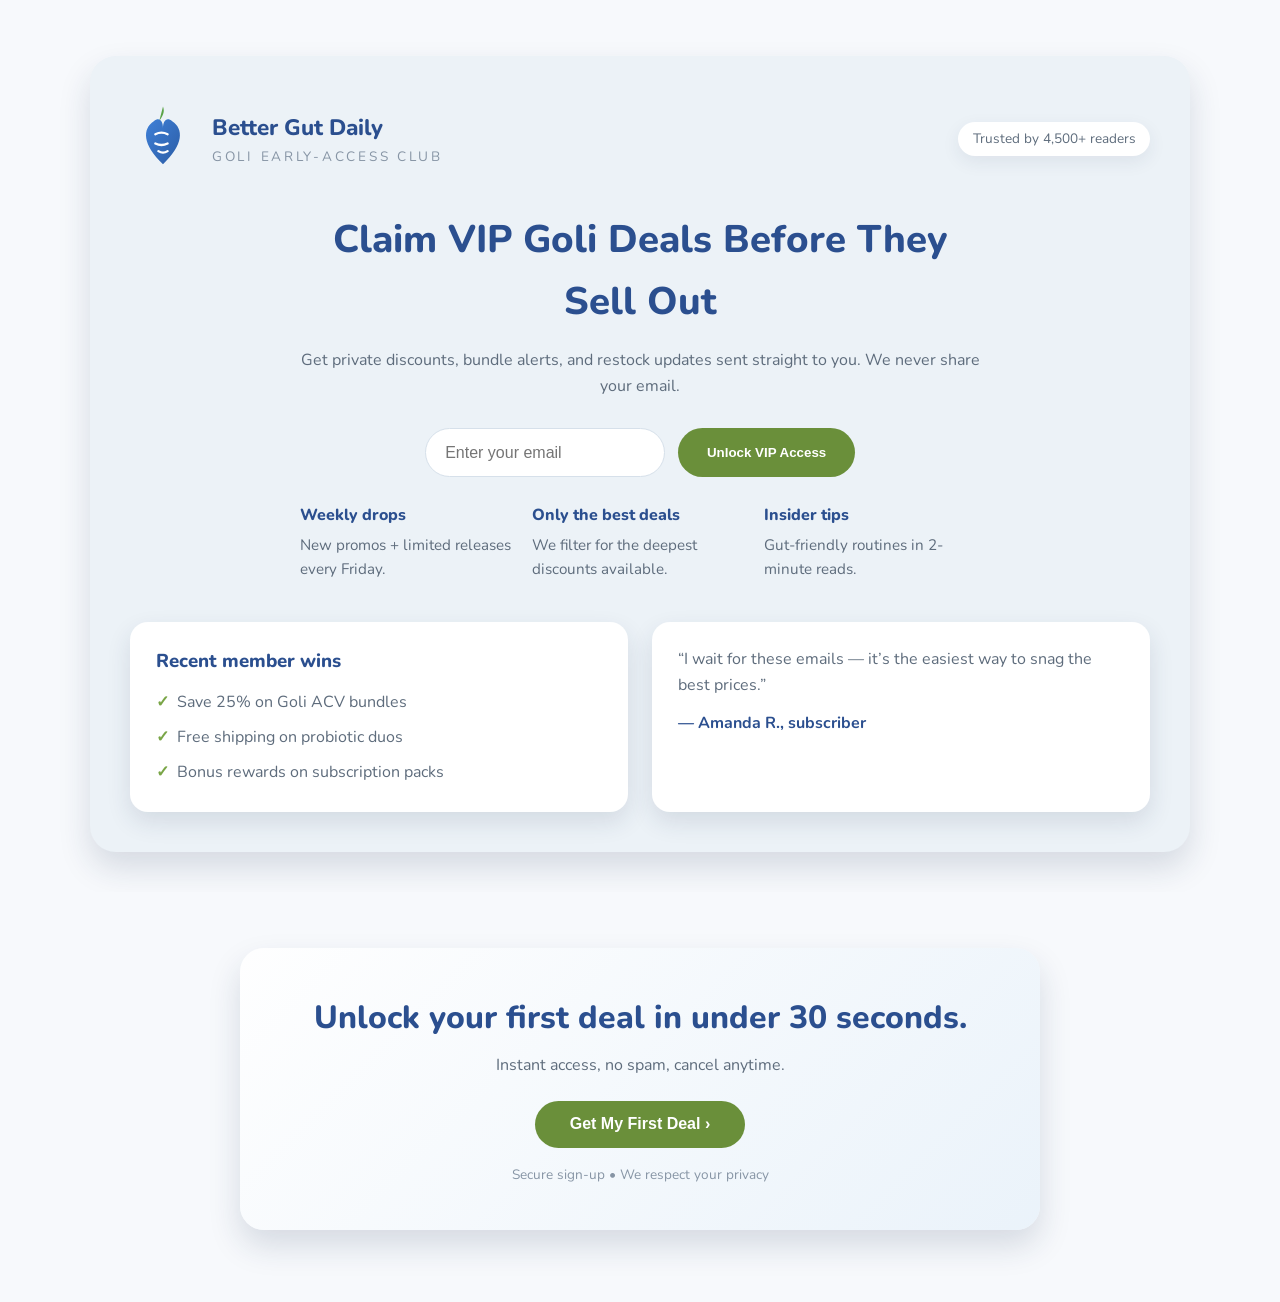
==== variant.html @ 5232ca1d "Create base and variant Goli landing pages" ====
<!DOCTYPE html>
<html lang="en">
<head>
  <meta charset="UTF-8" />
  <meta name="viewport" content="width=device-width, initial-scale=1.0" />
  <title>Better Gut Daily — Early Access</title>
  <link rel="stylesheet" href="styles.css" />
  <link rel="preconnect" href="https://fonts.googleapis.com">
  <link rel="preconnect" href="https://fonts.gstatic.com" crossorigin>
  <link href="https://fonts.googleapis.com/css2?family=Nunito:wght@400;600;700;800&display=swap" rel="stylesheet">
</head>
<body>
  <main class="page variant">
    <section class="hero variant-hero">
      <div class="hero-frame">
        <div class="hero-top">
          <div class="brand">
            <div class="logo">
              <svg viewBox="0 0 86 88" aria-hidden="true">
                <defs>
                  <linearGradient id="logoGradAlt" x1="0%" y1="0%" x2="100%" y2="100%">
                    <stop offset="0%" stop-color="#3f80d7" />
                    <stop offset="100%" stop-color="#2b5da6" />
                  </linearGradient>
                </defs>
                <path d="M43 7 C46 15 42 20 38 26" fill="#5aa347" />
                <path d="M43 82 C16 56 16 36 31 26 C38 20 43 25 43 35 C43 25 48 20 55 26 C70 36 70 56 43 82" fill="url(#logoGradAlt)" />
                <path d="M33 43 Q41 39 49 43" stroke="#fff" stroke-width="3" fill="none" stroke-linecap="round" />
                <path d="M33 55 Q41 59 49 55" stroke="#fff" stroke-width="3" fill="none" stroke-linecap="round" />
                <path d="M37 65 Q43 69 49 65" stroke="#fff" stroke-width="3" fill="none" stroke-linecap="round" />
              </svg>
            </div>
            <div>
              <p class="brand-name">Better Gut Daily</p>
              <p class="brand-tag">Goli early-access club</p>
            </div>
          </div>
          <div class="trust">Trusted by 4,500+ readers</div>
        </div>

        <div class="hero-content">
          <h1>Claim VIP Goli Deals Before They Sell Out</h1>
          <p class="hero-subtitle">
            Get private discounts, bundle alerts, and restock updates sent straight to you. We never share your email.
          </p>
          <form class="email-form">
            <input type="email" placeholder="Enter your email" required />
            <button type="submit">Unlock VIP Access</button>
          </form>
          <div class="value-grid">
            <div>
              <h3>Weekly drops</h3>
              <p>New promos + limited releases every Friday.</p>
            </div>
            <div>
              <h3>Only the best deals</h3>
              <p>We filter for the deepest discounts available.</p>
            </div>
            <div>
              <h3>Insider tips</h3>
              <p>Gut-friendly routines in 2-minute reads.</p>
            </div>
          </div>
        </div>

        <div class="hero-bottom">
          <div class="deal-card">
            <h3>Recent member wins</h3>
            <ul>
              <li>Save 25% on Goli ACV bundles</li>
              <li>Free shipping on probiotic duos</li>
              <li>Bonus rewards on subscription packs</li>
            </ul>
          </div>
          <div class="testimonial">
            <p>“I wait for these emails — it’s the easiest way to snag the best prices.”</p>
            <span>— Amanda R., subscriber</span>
          </div>
        </div>
      </div>
    </section>

    <section class="cta">
      <div class="cta-card variant-cta">
        <h2>Unlock your first deal in under 30 seconds.</h2>
        <p>Instant access, no spam, cancel anytime.</p>
        <button class="cta-button">Get My First Deal <span>›</span></button>
        <div class="microcopy">Secure sign-up • We respect your privacy</div>
      </div>
    </section>
  </main>
</body>
</html>
---- styles.css ----
:root {
  --blue-900: #2b4f8f;
  --blue-700: #3f76ca;
  --green-600: #6a8f3a;
  --green-500: #79a546;
  --cream: #f7f9fc;
  --mist: #ecf2f7;
  --text-dark: #273244;
  --text-mid: #5e6c7c;
  --text-light: #8795a5;
  --white: #fff;
  --shadow: 0 16px 32px rgba(30, 48, 80, 0.15);
}

* {
  box-sizing: border-box;
  margin: 0;
  padding: 0;
}

body {
  font-family: "Nunito", sans-serif;
  background: var(--white);
  color: var(--text-dark);
  line-height: 1.6;
}

h1, h2, h3 {
  font-weight: 800;
}

.page {
  background: var(--cream);
}

.hero {
  padding: 3.5rem 1.5rem 2.5rem;
}

.hero-frame {
  max-width: 1100px;
  margin: 0 auto;
  padding: 2.8rem 2.5rem 2.5rem;
  border-radius: 26px;
  background: url("https://images.unsplash.com/photo-1512621776951-a57141f2eefd?w=1600&q=80") left/32% no-repeat,
    url("https://images.unsplash.com/photo-1540420773420-3366772f4999?w=1600&q=80") right/32% no-repeat,
    var(--mist);
  box-shadow: var(--shadow);
}

.hero-top {
  display: flex;
  justify-content: space-between;
  align-items: center;
  margin-bottom: 2rem;
  flex-wrap: wrap;
  gap: 1rem;
}

.brand {
  display: flex;
  align-items: center;
  gap: 1rem;
}

.logo svg {
  width: 66px;
  height: 68px;
}

.brand-name {
  font-size: 1.4rem;
  font-weight: 800;
  color: var(--blue-900);
}

.brand-tag {
  font-size: 0.85rem;
  color: var(--text-light);
  text-transform: uppercase;
  letter-spacing: 0.2em;
}

.trust {
  background: var(--white);
  padding: 0.4rem 0.9rem;
  border-radius: 999px;
  font-size: 0.85rem;
  color: var(--text-mid);
  box-shadow: 0 6px 18px rgba(34, 55, 86, 0.08);
}

.hero-content {
  text-align: center;
  max-width: 680px;
  margin: 0 auto 2.5rem;
}

.hero-content h1 {
  font-size: 2.4rem;
  color: var(--blue-900);
  margin-bottom: 1rem;
}

.hero-subtitle {
  color: var(--text-mid);
  margin-bottom: 1.8rem;
}

.email-form {
  display: flex;
  justify-content: center;
  gap: 0.8rem;
  flex-wrap: wrap;
  margin-bottom: 1.5rem;
}

.email-form input {
  min-width: 240px;
  padding: 0.9rem 1.2rem;
  border-radius: 999px;
  border: 1px solid #d6e0ea;
  background: var(--white);
  font-size: 1rem;
  outline: none;
}

.email-form button {
  padding: 0.9rem 1.8rem;
  border-radius: 999px;
  border: none;
  background: var(--green-600);
  color: var(--white);
  font-weight: 700;
  cursor: pointer;
}

.benefits {
  list-style: none;
  display: grid;
  gap: 0.6rem;
  color: var(--text-mid);
  text-align: left;
  max-width: 520px;
  margin: 0 auto;
}

.benefits li::before {
  content: "✓";
  color: var(--green-500);
  margin-right: 0.6rem;
  font-weight: 700;
}

.hero-bottom {
  display: grid;
  grid-template-columns: repeat(auto-fit, minmax(240px, 1fr));
  gap: 1.5rem;
  align-items: stretch;
}

.product-row {
  display: grid;
  grid-template-columns: repeat(auto-fit, minmax(150px, 1fr));
  gap: 1rem;
  background: var(--white);
  padding: 1.4rem;
  border-radius: 18px;
  box-shadow: 0 10px 24px rgba(31, 49, 80, 0.12);
}

.bottle {
  text-align: center;
  font-size: 0.85rem;
  color: var(--text-mid);
}

.bottle img {
  width: 100%;
  height: 120px;
  object-fit: cover;
  border-radius: 12px;
  margin-bottom: 0.5rem;
}

.deal-card,
.testimonial {
  background: var(--white);
  padding: 1.6rem;
  border-radius: 18px;
  box-shadow: 0 10px 24px rgba(31, 49, 80, 0.12);
}

.deal-card h3 {
  color: var(--blue-900);
  margin-bottom: 0.8rem;
}

.deal-card ul {
  list-style: none;
  display: grid;
  gap: 0.6rem;
  color: var(--text-mid);
}

.deal-card li::before {
  content: "✓";
  color: var(--green-500);
  margin-right: 0.5rem;
  font-weight: 700;
}

.testimonial {
  display: flex;
  flex-direction: column;
  gap: 0.8rem;
  color: var(--text-mid);
}

.testimonial span {
  font-weight: 700;
  color: var(--blue-900);
}

.cta {
  padding: 3.5rem 1.5rem 4.5rem;
  background: var(--cream);
}

.cta-card {
  max-width: 800px;
  margin: 0 auto;
  text-align: center;
  background: var(--white);
  border-radius: 24px;
  padding: 2.8rem;
  box-shadow: var(--shadow);
}

.cta-card h2 {
  color: var(--blue-900);
  font-size: 2rem;
  margin-bottom: 0.6rem;
}

.cta-card p {
  color: var(--text-mid);
  margin-bottom: 1.4rem;
}

.cta-button {
  background: var(--green-600);
  color: var(--white);
  border: none;
  border-radius: 999px;
  padding: 0.9rem 2.2rem;
  font-size: 1rem;
  font-weight: 700;
  cursor: pointer;
}

.variant .hero-frame {
  background: url("https://images.unsplash.com/photo-1490645935967-10de6ba17061?w=1600&q=80") left/32% no-repeat,
    url("https://images.unsplash.com/photo-1505576399279-565b52d4ac71?w=1600&q=80") right/32% no-repeat,
    var(--mist);
}

.variant-cta {
  background: linear-gradient(135deg, rgba(255, 255, 255, 0.9), rgba(233, 242, 250, 0.9));
}

.value-grid {
  display: grid;
  gap: 1rem;
  grid-template-columns: repeat(auto-fit, minmax(180px, 1fr));
  text-align: left;
  margin-top: 1.6rem;
}

.value-grid h3 {
  font-size: 1rem;
  color: var(--blue-900);
  margin-bottom: 0.3rem;
}

.value-grid p {
  color: var(--text-mid);
  font-size: 0.95rem;
}

.microcopy {
  margin-top: 1rem;
  color: var(--text-light);
  font-size: 0.85rem;
}

@media (max-width: 900px) {
  .hero-frame {
    background-size: 0, 0, cover;
  }

  .hero-top {
    justify-content: center;
  }
}

@media (max-width: 640px) {
  .hero-content h1 {
    font-size: 2rem;
  }

  .cta-card {
    padding: 2rem;
  }
}
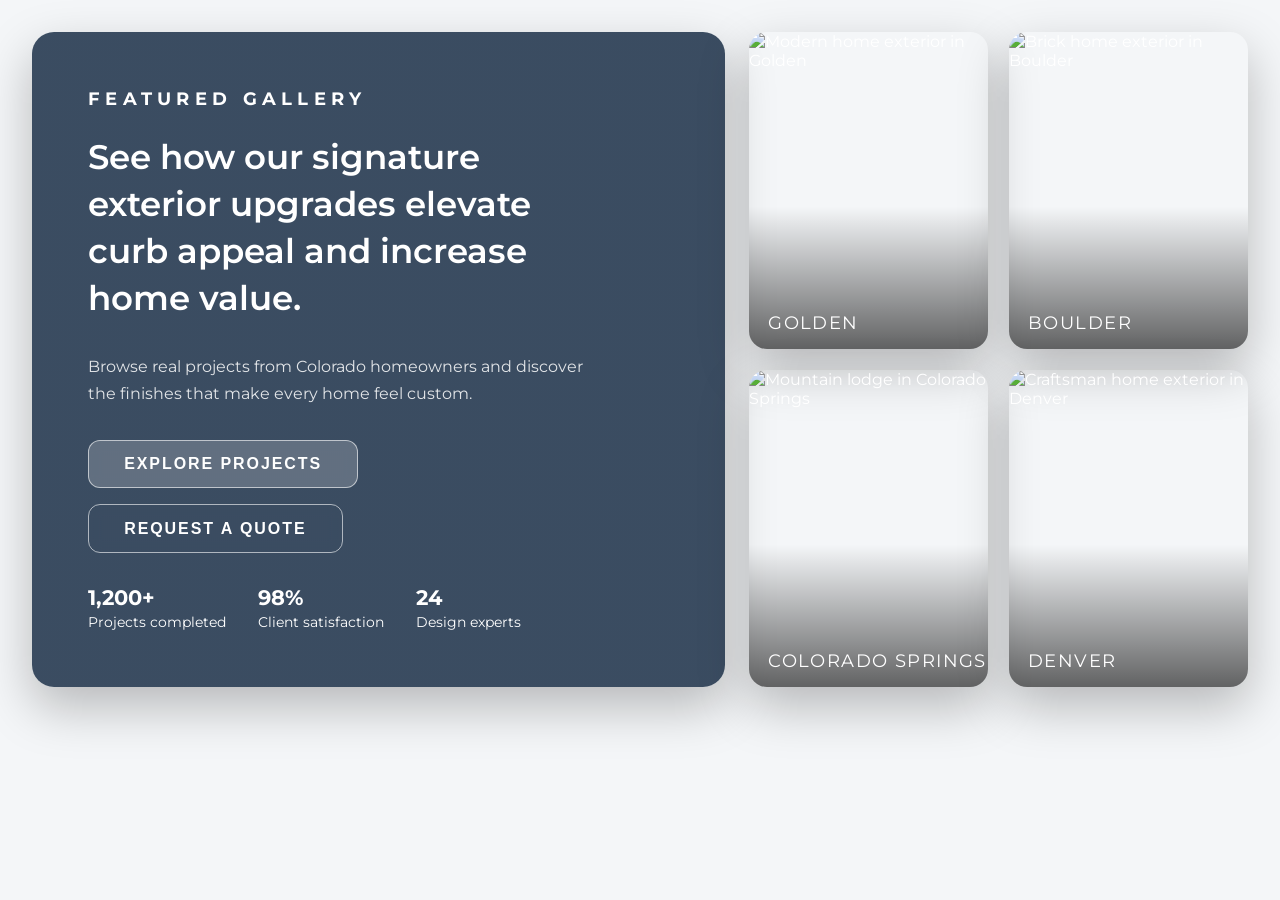
==== commit 74956225: "Build gallery landing pages" ====
--- a/variant.html
+++ b/variant.html
@@ -3,89 +3,57 @@
 <head>
   <meta charset="UTF-8" />
   <meta name="viewport" content="width=device-width, initial-scale=1.0" />
-  <title>Better Gut Daily — Early Access</title>
+  <title>Gallery | Signature Homes</title>
   <link rel="stylesheet" href="styles.css" />
   <link rel="preconnect" href="https://fonts.googleapis.com">
   <link rel="preconnect" href="https://fonts.gstatic.com" crossorigin>
-  <link href="https://fonts.googleapis.com/css2?family=Nunito:wght@400;600;700;800&display=swap" rel="stylesheet">
+  <link href="https://fonts.googleapis.com/css2?family=Montserrat:wght@400;600;700;800&display=swap" rel="stylesheet">
 </head>
 <body>
   <main class="page variant">
-    <section class="hero variant-hero">
-      <div class="hero-frame">
-        <div class="hero-top">
-          <div class="brand">
-            <div class="logo">
-              <svg viewBox="0 0 86 88" aria-hidden="true">
-                <defs>
-                  <linearGradient id="logoGradAlt" x1="0%" y1="0%" x2="100%" y2="100%">
-                    <stop offset="0%" stop-color="#3f80d7" />
-                    <stop offset="100%" stop-color="#2b5da6" />
-                  </linearGradient>
-                </defs>
-                <path d="M43 7 C46 15 42 20 38 26" fill="#5aa347" />
-                <path d="M43 82 C16 56 16 36 31 26 C38 20 43 25 43 35 C43 25 48 20 55 26 C70 36 70 56 43 82" fill="url(#logoGradAlt)" />
-                <path d="M33 43 Q41 39 49 43" stroke="#fff" stroke-width="3" fill="none" stroke-linecap="round" />
-                <path d="M33 55 Q41 59 49 55" stroke="#fff" stroke-width="3" fill="none" stroke-linecap="round" />
-                <path d="M37 65 Q43 69 49 65" stroke="#fff" stroke-width="3" fill="none" stroke-linecap="round" />
-              </svg>
+    <section class="gallery">
+      <div class="gallery-hero variant-hero">
+        <div class="hero-content">
+          <p class="hero-eyebrow">Featured Gallery</p>
+          <h1>See how our signature exterior upgrades elevate curb appeal and increase home value.</h1>
+          <p class="hero-subtext">Browse real projects from Colorado homeowners and discover the finishes that make every home feel custom.</p>
+          <div class="hero-actions">
+            <button class="hero-button">Explore Projects</button>
+            <button class="hero-button ghost">Request a Quote</button>
+          </div>
+          <div class="hero-stats">
+            <div>
+              <strong>1,200+</strong>
+              <span>Projects completed</span>
             </div>
             <div>
-              <p class="brand-name">Better Gut Daily</p>
-              <p class="brand-tag">Goli early-access club</p>
-            </div>
-          </div>
-          <div class="trust">Trusted by 4,500+ readers</div>
-        </div>
-
-        <div class="hero-content">
-          <h1>Claim VIP Goli Deals Before They Sell Out</h1>
-          <p class="hero-subtitle">
-            Get private discounts, bundle alerts, and restock updates sent straight to you. We never share your email.
-          </p>
-          <form class="email-form">
-            <input type="email" placeholder="Enter your email" required />
-            <button type="submit">Unlock VIP Access</button>
-          </form>
-          <div class="value-grid">
-            <div>
-              <h3>Weekly drops</h3>
-              <p>New promos + limited releases every Friday.</p>
+              <strong>98%</strong>
+              <span>Client satisfaction</span>
             </div>
             <div>
-              <h3>Only the best deals</h3>
-              <p>We filter for the deepest discounts available.</p>
-            </div>
-            <div>
-              <h3>Insider tips</h3>
-              <p>Gut-friendly routines in 2-minute reads.</p>
+              <strong>24</strong>
+              <span>Design experts</span>
             </div>
           </div>
         </div>
-
-        <div class="hero-bottom">
-          <div class="deal-card">
-            <h3>Recent member wins</h3>
-            <ul>
-              <li>Save 25% on Goli ACV bundles</li>
-              <li>Free shipping on probiotic duos</li>
-              <li>Bonus rewards on subscription packs</li>
-            </ul>
-          </div>
-          <div class="testimonial">
-            <p>“I wait for these emails — it’s the easiest way to snag the best prices.”</p>
-            <span>— Amanda R., subscriber</span>
-          </div>
-        </div>
       </div>
-    </section>
-
-    <section class="cta">
-      <div class="cta-card variant-cta">
-        <h2>Unlock your first deal in under 30 seconds.</h2>
-        <p>Instant access, no spam, cancel anytime.</p>
-        <button class="cta-button">Get My First Deal <span>›</span></button>
-        <div class="microcopy">Secure sign-up • We respect your privacy</div>
+      <div class="gallery-grid">
+        <article class="gallery-card">
+          <img src="https://images.unsplash.com/photo-1501183638710-841dd1904471?w=1200&q=80" alt="Modern home exterior in Golden" />
+          <span class="gallery-label">Golden</span>
+        </article>
+        <article class="gallery-card">
+          <img src="https://images.unsplash.com/photo-1449844908441-8829872d2607?w=1200&q=80" alt="Brick home exterior in Boulder" />
+          <span class="gallery-label">Boulder</span>
+        </article>
+        <article class="gallery-card">
+          <img src="https://images.unsplash.com/photo-1502005097973-6a7082348e28?w=1200&q=80" alt="Mountain lodge in Colorado Springs" />
+          <span class="gallery-label">Colorado Springs</span>
+        </article>
+        <article class="gallery-card">
+          <img src="https://images.unsplash.com/photo-1568605117036-5fe5e7bab0b7?w=1200&q=80" alt="Craftsman home exterior in Denver" />
+          <span class="gallery-label">Denver</span>
+        </article>
       </div>
     </section>
   </main>
--- a/styles.css
+++ b/styles.css
@@ -1,15 +1,10 @@
 :root {
-  --blue-900: #2b4f8f;
-  --blue-700: #3f76ca;
-  --green-600: #6a8f3a;
-  --green-500: #79a546;
-  --cream: #f7f9fc;
-  --mist: #ecf2f7;
-  --text-dark: #273244;
-  --text-mid: #5e6c7c;
-  --text-light: #8795a5;
-  --white: #fff;
-  --shadow: 0 16px 32px rgba(30, 48, 80, 0.15);
+  --navy: #0c223b;
+  --navy-80: rgba(12, 34, 59, 0.8);
+  --navy-60: rgba(12, 34, 59, 0.6);
+  --white: #ffffff;
+  --glass: rgba(255, 255, 255, 0.2);
+  --shadow: 0 20px 50px rgba(0, 0, 0, 0.25);
 }
 
 * {
@@ -19,297 +14,165 @@
 }
 
 body {
-  font-family: "Nunito", sans-serif;
-  background: var(--white);
-  color: var(--text-dark);
-  line-height: 1.6;
-}
-
-h1, h2, h3 {
-  font-weight: 800;
+  font-family: "Montserrat", sans-serif;
+  background: #f4f6f8;
+  color: var(--white);
 }
 
 .page {
-  background: var(--cream);
+  padding: 2rem;
 }
 
-.hero {
-  padding: 3.5rem 1.5rem 2.5rem;
-}
-
-.hero-frame {
-  max-width: 1100px;
-  margin: 0 auto;
-  padding: 2.8rem 2.5rem 2.5rem;
-  border-radius: 26px;
-  background: url("https://images.unsplash.com/photo-1512621776951-a57141f2eefd?w=1600&q=80") left/32% no-repeat,
-    url("https://images.unsplash.com/photo-1540420773420-3366772f4999?w=1600&q=80") right/32% no-repeat,
-    var(--mist);
-  box-shadow: var(--shadow);
-}
-
-.hero-top {
-  display: flex;
-  justify-content: space-between;
-  align-items: center;
-  margin-bottom: 2rem;
-  flex-wrap: wrap;
-  gap: 1rem;
-}
-
-.brand {
-  display: flex;
-  align-items: center;
-  gap: 1rem;
-}
-
-.logo svg {
-  width: 66px;
-  height: 68px;
-}
-
-.brand-name {
-  font-size: 1.4rem;
-  font-weight: 800;
-  color: var(--blue-900);
-}
-
-.brand-tag {
-  font-size: 0.85rem;
-  color: var(--text-light);
-  text-transform: uppercase;
-  letter-spacing: 0.2em;
-}
-
-.trust {
-  background: var(--white);
-  padding: 0.4rem 0.9rem;
-  border-radius: 999px;
-  font-size: 0.85rem;
-  color: var(--text-mid);
-  box-shadow: 0 6px 18px rgba(34, 55, 86, 0.08);
-}
-
-.hero-content {
-  text-align: center;
-  max-width: 680px;
-  margin: 0 auto 2.5rem;
-}
-
-.hero-content h1 {
-  font-size: 2.4rem;
-  color: var(--blue-900);
-  margin-bottom: 1rem;
-}
-
-.hero-subtitle {
-  color: var(--text-mid);
-  margin-bottom: 1.8rem;
-}
-
-.email-form {
-  display: flex;
-  justify-content: center;
-  gap: 0.8rem;
-  flex-wrap: wrap;
-  margin-bottom: 1.5rem;
-}
-
-.email-form input {
-  min-width: 240px;
-  padding: 0.9rem 1.2rem;
-  border-radius: 999px;
-  border: 1px solid #d6e0ea;
-  background: var(--white);
-  font-size: 1rem;
-  outline: none;
-}
-
-.email-form button {
-  padding: 0.9rem 1.8rem;
-  border-radius: 999px;
-  border: none;
-  background: var(--green-600);
-  color: var(--white);
-  font-weight: 700;
-  cursor: pointer;
-}
-
-.benefits {
-  list-style: none;
+.gallery {
   display: grid;
-  gap: 0.6rem;
-  color: var(--text-mid);
-  text-align: left;
-  max-width: 520px;
-  margin: 0 auto;
-}
-
-.benefits li::before {
-  content: "✓";
-  color: var(--green-500);
-  margin-right: 0.6rem;
-  font-weight: 700;
-}
-
-.hero-bottom {
-  display: grid;
-  grid-template-columns: repeat(auto-fit, minmax(240px, 1fr));
+  grid-template-columns: minmax(0, 1.25fr) minmax(0, 0.9fr);
   gap: 1.5rem;
   align-items: stretch;
 }
 
-.product-row {
-  display: grid;
-  grid-template-columns: repeat(auto-fit, minmax(150px, 1fr));
-  gap: 1rem;
-  background: var(--white);
-  padding: 1.4rem;
-  border-radius: 18px;
-  box-shadow: 0 10px 24px rgba(31, 49, 80, 0.12);
-}
-
-.bottle {
-  text-align: center;
-  font-size: 0.85rem;
-  color: var(--text-mid);
-}
-
-.bottle img {
-  width: 100%;
-  height: 120px;
-  object-fit: cover;
-  border-radius: 12px;
-  margin-bottom: 0.5rem;
-}
-
-.deal-card,
-.testimonial {
-  background: var(--white);
-  padding: 1.6rem;
-  border-radius: 18px;
-  box-shadow: 0 10px 24px rgba(31, 49, 80, 0.12);
-}
-
-.deal-card h3 {
-  color: var(--blue-900);
-  margin-bottom: 0.8rem;
-}
-
-.deal-card ul {
-  list-style: none;
-  display: grid;
-  gap: 0.6rem;
-  color: var(--text-mid);
-}
-
-.deal-card li::before {
-  content: "✓";
-  color: var(--green-500);
-  margin-right: 0.5rem;
-  font-weight: 700;
-}
-
-.testimonial {
+.gallery-hero {
+  background: linear-gradient(var(--navy-60), var(--navy-60)),
+    url("https://images.unsplash.com/photo-1502005097973-6a7082348e28?w=1600&q=80") center/cover no-repeat;
+  border-radius: 22px;
+  min-height: 520px;
   display: flex;
-  flex-direction: column;
-  gap: 0.8rem;
-  color: var(--text-mid);
-}
-
-.testimonial span {
-  font-weight: 700;
-  color: var(--blue-900);
-}
-
-.cta {
-  padding: 3.5rem 1.5rem 4.5rem;
-  background: var(--cream);
-}
-
-.cta-card {
-  max-width: 800px;
-  margin: 0 auto;
-  text-align: center;
-  background: var(--white);
-  border-radius: 24px;
-  padding: 2.8rem;
+  align-items: center;
+  padding: 3.5rem;
   box-shadow: var(--shadow);
 }
 
-.cta-card h2 {
-  color: var(--blue-900);
-  font-size: 2rem;
-  margin-bottom: 0.6rem;
+.hero-content {
+  max-width: 520px;
 }
 
-.cta-card p {
-  color: var(--text-mid);
-  margin-bottom: 1.4rem;
+.hero-eyebrow {
+  font-size: 1.1rem;
+  text-transform: uppercase;
+  letter-spacing: 0.3em;
+  font-weight: 700;
+  margin-bottom: 1.5rem;
 }
 
-.cta-button {
-  background: var(--green-600);
+.hero-content h1 {
+  font-size: 2.1rem;
+  line-height: 1.4;
+  margin-bottom: 2rem;
+  font-weight: 600;
+}
+
+.hero-subtext {
+  font-size: 1rem;
+  line-height: 1.7;
+  margin-bottom: 2rem;
+  color: rgba(255, 255, 255, 0.85);
+}
+
+.hero-button {
+  border: 1px solid rgba(255, 255, 255, 0.6);
+  background: var(--glass);
   color: var(--white);
-  border: none;
-  border-radius: 999px;
   padding: 0.9rem 2.2rem;
+  border-radius: 12px;
   font-size: 1rem;
   font-weight: 700;
+  text-transform: uppercase;
+  letter-spacing: 0.12em;
   cursor: pointer;
+  backdrop-filter: blur(6px);
 }
 
-.variant .hero-frame {
-  background: url("https://images.unsplash.com/photo-1490645935967-10de6ba17061?w=1600&q=80") left/32% no-repeat,
-    url("https://images.unsplash.com/photo-1505576399279-565b52d4ac71?w=1600&q=80") right/32% no-repeat,
-    var(--mist);
+.hero-button.ghost {
+  background: transparent;
 }
 
-.variant-cta {
-  background: linear-gradient(135deg, rgba(255, 255, 255, 0.9), rgba(233, 242, 250, 0.9));
+.hero-actions {
+  display: flex;
+  flex-wrap: wrap;
+  gap: 1rem;
+  margin-bottom: 2rem;
 }
 
-.value-grid {
-  display: grid;
-  gap: 1rem;
-  grid-template-columns: repeat(auto-fit, minmax(180px, 1fr));
-  text-align: left;
-  margin-top: 1.6rem;
+.hero-stats {
+  display: flex;
+  gap: 2rem;
+  flex-wrap: wrap;
+  font-size: 0.9rem;
 }
 
-.value-grid h3 {
-  font-size: 1rem;
-  color: var(--blue-900);
-  margin-bottom: 0.3rem;
+.hero-stats strong {
+  font-size: 1.3rem;
+  display: block;
+  margin-bottom: 0.2rem;
 }
 
-.value-grid p {
-  color: var(--text-mid);
-  font-size: 0.95rem;
+.gallery-grid {
+  display: grid;
+  grid-template-columns: repeat(2, minmax(0, 1fr));
+  grid-auto-rows: 1fr;
+  gap: 1.3rem;
 }
 
-.microcopy {
-  margin-top: 1rem;
-  color: var(--text-light);
-  font-size: 0.85rem;
+.gallery-card {
+  position: relative;
+  border-radius: 18px;
+  overflow: hidden;
+  min-height: 220px;
+  box-shadow: var(--shadow);
 }
 
-@media (max-width: 900px) {
-  .hero-frame {
-    background-size: 0, 0, cover;
+.gallery-card img {
+  width: 100%;
+  height: 100%;
+  object-fit: cover;
+  display: block;
+}
+
+.gallery-card::after {
+  content: "";
+  position: absolute;
+  inset: 0;
+  background: linear-gradient(transparent 55%, rgba(0, 0, 0, 0.6));
+}
+
+.gallery-label {
+  position: absolute;
+  left: 1.2rem;
+  bottom: 1rem;
+  font-size: 1.1rem;
+  letter-spacing: 0.08em;
+  text-transform: uppercase;
+  z-index: 2;
+}
+
+.variant .gallery-hero {
+  background: linear-gradient(var(--navy-80), var(--navy-80)),
+    url("https://images.unsplash.com/photo-1568605117036-5fe5e7bab0b7?w=1600&q=80") center/cover no-repeat;
+}
+
+@media (max-width: 1100px) {
+  .gallery {
+    grid-template-columns: 1fr;
   }
 
-  .hero-top {
-    justify-content: center;
+  .gallery-hero {
+    min-height: 420px;
   }
 }
 
 @media (max-width: 640px) {
-  .hero-content h1 {
-    font-size: 2rem;
+  .page {
+    padding: 1.2rem;
   }
 
-  .cta-card {
-    padding: 2rem;
+  .gallery-hero {
+    padding: 2.2rem;
+  }
+
+  .hero-content h1 {
+    font-size: 1.7rem;
+  }
+
+  .gallery-grid {
+    grid-template-columns: 1fr;
   }
 }
